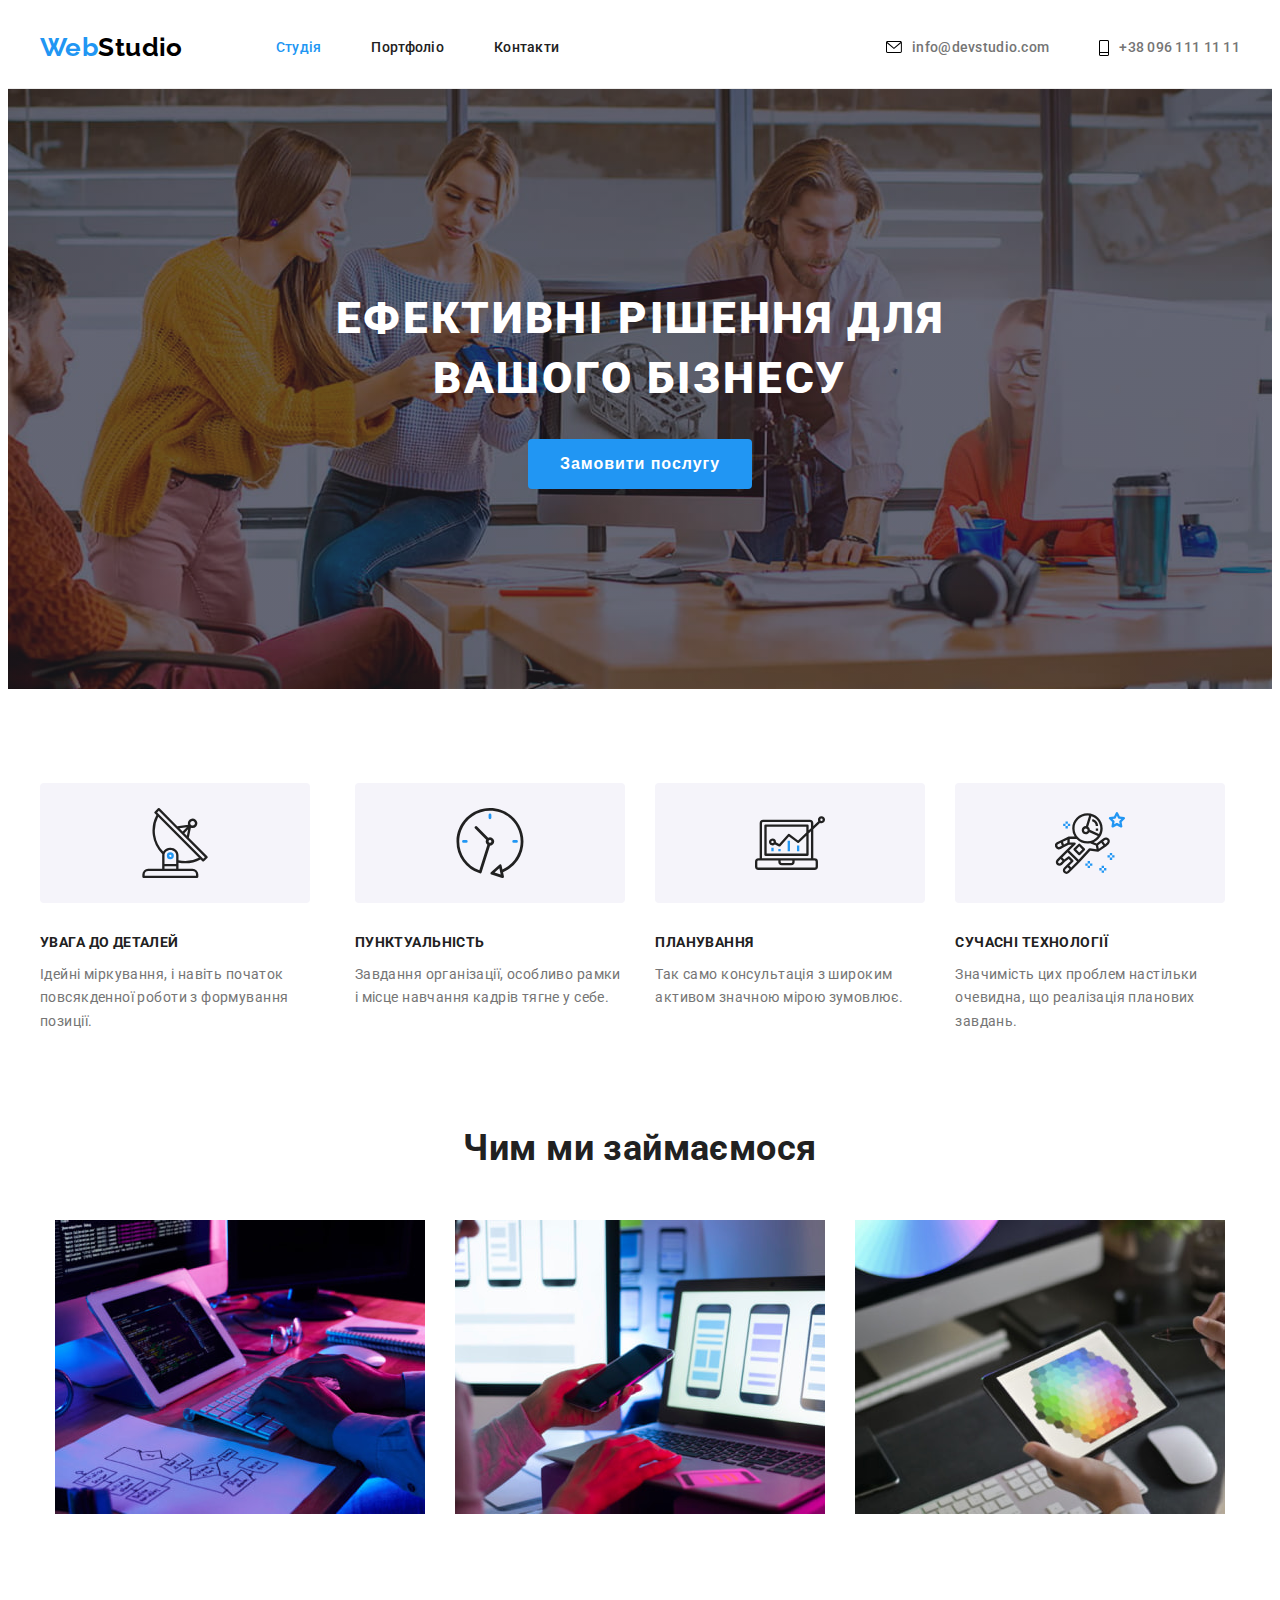
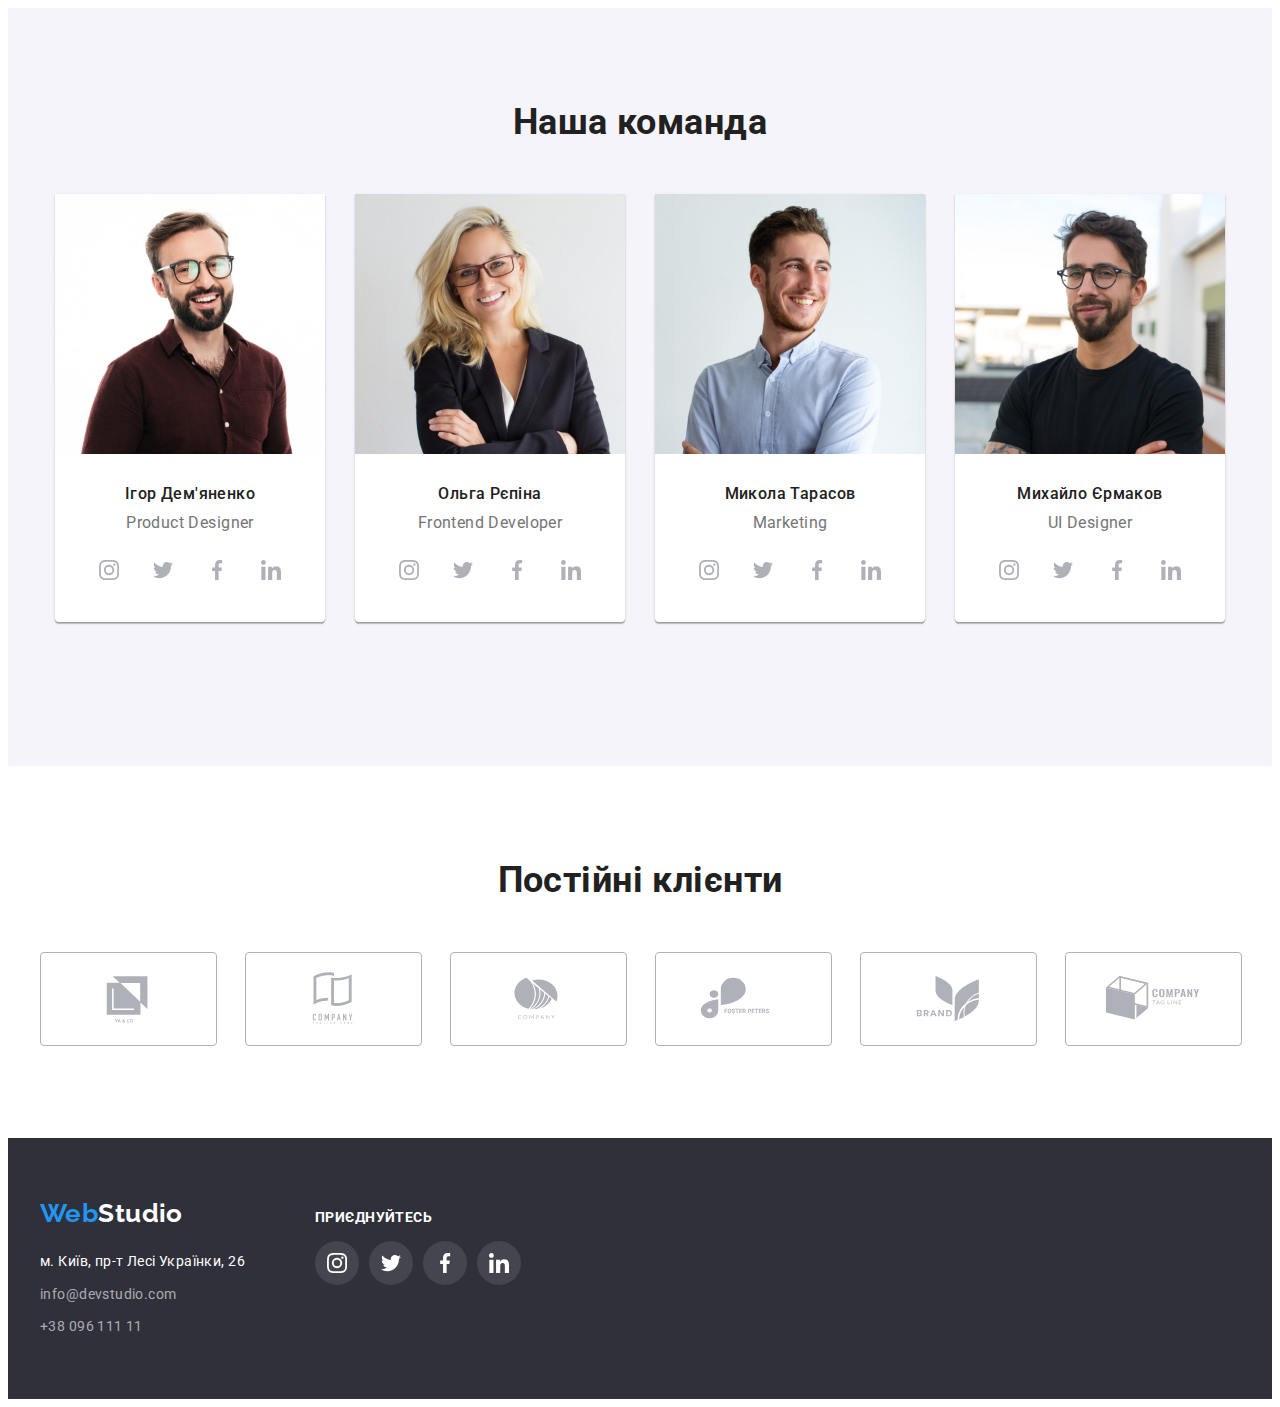
==== index.html @ a004831a "Initial commit" ====
<!DOCTYPE html>
<html lang="uk">
  <head>
    <meta charset="UTF-8" />
    <meta http-equiv="X-UA-Compatible" content="IE=edge" />
    <meta name="viewport" content="width=device-width, initial-scale=1.0" />
    <title>WebStudio</title>
    <link rel="preconnect" href="https://fonts.googleapis.com" />
    <link rel="preconnect" href="https://fonts.gstatic.com" crossorigin />
    <link
      href="https://fonts.googleapis.com/css2?family=Raleway:wght@700&family=Roboto:wght@400;500;700&display=swap"
      rel="stylesheet"
    />
    <link
      rel="stylesheet"
      href="https://cdnjs.cloudflare.com/ajax/libs/modern-normalize/1.1.0/modern-normalize.min.css"
      integrity="sha512-wpPYUAdjBVSE4KJnH1VR1HeZfpl1ub8YT/NKx4PuQ5NmX2tKuGu6U/JRp5y+Y8XG2tV+wKQpNHVUX03MfMFn9Q=="
      crossorigin="anonymous"
      referrerpolicy="no-referrer"
    />
    <link rel="stylesheet" href="./css/styles.css" />
  </head>
  <body>
    <header class="header">
      <div class="container header-container">
        <nav class="navigation">
          <a class="logo" href="./index.html"
            >Web<span class="logo-header">Studio</span></a
          >
          <ul class="nav-list">
            <li class="nav-item">
              <a class="nav-link active" href="./index.html">Студія</a>
            </li>
            <li class="nav-item">
              <a class="nav-link" href="./portfolio.html">Портфоліо</a>
            </li>
            <li class="nav-item"><a class="nav-link" href="#">Контакти</a></li>
          </ul>
        </nav>

        <ul class="header-contact">
          <li class="header-contact-item">
            <a class="header-contact-link" href="mailto:info@devstudio.com">
              <svg class="contact-icon" width="16px" height="12px">
                <use href="./images/sprite.svg#envelope"></use>
              </svg>
              info@devstudio.com
            </a>
          </li>
          <li class="header-contact-item">
            <a class="header-contact-link" href="tel:+380961111111">
              <svg class="contact-icon" width="10" height="16">
                <use href="./images/sprite.svg#phone"></use>
              </svg>
              +38 096 111 11 11
            </a>
          </li>
        </ul>
      </div>
    </header>

    <main class="main">
      <section class="hero">
        <h1 class="title">
          Ефективні рішення для <br />
          вашого бізнесу
        </h1>
        <button class="hero-button" type="button">Замовити послугу</button>
      </section>
      <section class="benefits section">
        <div class="container">
          <h2 class="section-title hidden">Про нас</h2>
          <ul class="benefits-list">
            <li class="benefits-item">
              <div class="benefits-icon-section">
                <svg class="benefits-icon" width="70" height="70">
                  <use href="./images/sprite.svg#antenna"></use>
                </svg>
              </div>
              <p class="benefits-subtitle">УВАГА ДО ДЕТАЛЕЙ</p>
              <p class="benefits-description">
                Ідейні міркування, і навіть початок повсякденної роботи з
                формування позиції.
              </p>
            </li>
            <li class="benefits-item">
              <div class="benefits-icon-section">
                <svg class="benefits-icon" width="70" height="70">
                  <use href="./images/sprite.svg#clock"></use>
                </svg>
              </div>
              <p class="benefits-subtitle">ПУНКТУАЛЬНІСТЬ</p>
              <p class="benefits-description">
                Завдання організації, особливо рамки і місце навчання кадрів
                тягне у себе.
              </p>
            </li>
            <li class="benefits-item">
              <div class="benefits-icon-section">
                <svg class="benefits-icon" width="70" height="70">
                  <use href="./images/sprite.svg#diagram"></use>
                </svg>
              </div>
              <p class="benefits-subtitle">ПЛАНУВАННЯ</p>
              <p class="benefits-description">
                Так само консультація з широким активом значною мірою зумовлює.
              </p>
            </li>
            <li class="benefits-item">
              <div class="benefits-icon-section">
                <svg class="benefits-icon" width="70" height="70">
                  <use href="./images/sprite.svg#astronaut"></use>
                </svg>
              </div>
              <p class="benefits-subtitle">СУЧАСНІ ТЕХНОЛОГІЇ</p>
              <p class="benefits-description">
                Значимість цих проблем настільки очевидна, що реалізація
                планових завдань.
              </p>
            </li>
          </ul>
        </div>
      </section>
      <section class="about section">
        <div class="container">
          <h2 class="section-title">Чим ми займаємося</h2>
          <ul class="about-list">
            <li class="about-item">
              <img
                class="images-about"
                src="./images/about1.jpg"
                alt="Розробка сайту"
                width="370"
              />
            </li>
            <li class="about-item">
              <img
                class="images-about"
                src="./images/about2.jpg"
                alt="Розробка мобільного додатку"
                width="370"
              />
            </li>
            <li class="about-item">
              <img
                class="images-about"
                src="./images/about3.jpg"
                alt="Розробка дизайну на планшеті"
                width="370"
              />
            </li>
          </ul>
        </div>
      </section>
      <section class="team section">
        <div class="container">
          <h2 class="section-title">Наша команда</h2>
          <ul class="team-list">
            <li class="team-item">
              <img
                class="image-team"
                src="./images/team1.jpg"
                alt="Чоловік з темним волоссям та бородою, в темній сорочці та в окулярах, який посміхається"
                width="270"
                height="260"
              />
              <p class="team-name">Ігор Дем'яненко</p>
              <p class="team-position">Product Designer</p>
              <ul class="team-list-icon">
                <li class="team-item-icon">
                  <a href="" class="team-link-icon">
                    <svg class="team-icon" width="20" height="20">
                      <use href="./images/sprite.svg#instagram"></use>
                    </svg>
                  </a>
                </li>
                <li class="team-item-icon">
                  <a href="" class="team-link-icon">
                    <svg class="team-icon" width="20" height="20">
                      <use href="./images/sprite.svg#twitter"></use>
                    </svg>
                  </a>
                </li>
                <li class="team-item-icon">
                  <a href="" class="team-link-icon">
                    <svg class="team-icon" width="20" height="20">
                      <use href="./images/sprite.svg#facebook"></use>
                    </svg>
                  </a>
                </li>
                <li class="team-item-icon">
                  <a href="" class="team-link-icon">
                    <svg class="team-icon" width="20" height="20">
                      <use href="./images/sprite.svg#linkedin"></use>
                    </svg>
                  </a>
                </li>
              </ul>
            </li>
            <li class="team-item">
              <img
                class="image-team"
                src="./images/team2.jpg"
                alt="Блондинка в окулярах та в чорному піджаку, яка посміхається"
                width="270"
                height="260"
              />
              <p class="team-name">Ольга Рєпіна</p>
              <p class="team-position">Frontend Developer</p>
              <ul class="team-list-icon">
                <li class="team-item-icon">
                  <a href="#" class="team-link-icon">
                    <svg class="team-icon" width="20" height="20">
                      <use href="./images/sprite.svg#instagram"></use>
                    </svg>
                  </a>
                </li>
                <li class="team-item-icon">
                  <a href="#" class="team-link-icon">
                    <svg class="team-icon" width="20" height="20">
                      <use href="./images/sprite.svg#twitter"></use>
                    </svg>
                  </a>
                </li>
                <li class="team-item-icon">
                  <a href="#" class="team-link-icon">
                    <svg class="team-icon" width="20" height="20">
                      <use href="./images/sprite.svg#facebook"></use>
                    </svg>
                  </a>
                </li>
                <li class="team-item-icon">
                  <a href="#" class="team-link-icon">
                    <svg class="team-icon" width="20" height="20">
                      <use href="./images/sprite.svg#linkedin"></use>
                    </svg>
                  </a>
                </li>
              </ul>
            </li>
            <li class="team-item">
              <img
                class="image-team"
                src="./images/team3.jpg"
                alt="Русявий чоловік у світлій сорочці, який посміхається"
                width="270"
                height="260"
              />
              <p class="team-name">Микола Тарасов</p>
              <p class="team-position">Marketing</p>
              <ul class="team-list-icon">
                <li class="team-item-icon">
                  <a href="#" class="team-link-icon">
                    <svg class="team-icon" width="20" height="20">
                      <use href="./images/sprite.svg#instagram"></use>
                    </svg>
                  </a>
                </li>
                <li class="team-item-icon">
                  <a href="#" class="team-link-icon">
                    <svg class="team-icon" width="20" height="20">
                      <use href="./images/sprite.svg#twitter"></use>
                    </svg>
                  </a>
                </li>
                <li class="team-item-icon">
                  <a href="#" class="team-link-icon">
                    <svg class="team-icon" width="20" height="20">
                      <use href="./images/sprite.svg#facebook"></use>
                    </svg>
                  </a>
                </li>
                <li class="team-item-icon">
                  <a href="#" class="team-link-icon">
                    <svg class="team-icon" width="20" height="20">
                      <use href="./images/sprite.svg#linkedin"></use>
                    </svg>
                  </a>
                </li>
              </ul>
            </li>
            <li class="team-item">
              <img
                class="image-team"
                src="./images/team4.jpg"
                alt="Чоловік з темним волоссям та бородою, в чорній футболці та в окулярах"
                width="270"
                height="260"
              />
              <p class="team-name">Михайло Єрмаков</p>
              <p class="team-position">UI Designer</p>
              <ul class="team-list-icon">
                <li class="team-item-icon">
                  <a href="#" class="team-link-icon">
                    <svg class="team-icon" width="20" height="20">
                      <use href="./images/sprite.svg#instagram"></use>
                    </svg>
                  </a>
                </li>
                <li class="team-item-icon">
                  <a href="#" class="team-link-icon">
                    <svg class="team-icon" width="20" height="20">
                      <use href="./images/sprite.svg#twitter"></use>
                    </svg>
                  </a>
                </li>
                <li class="team-item-icon">
                  <a href="#" class="team-link-icon">
                    <svg class="team-icon" width="20" height="20">
                      <use href="./images/sprite.svg#facebook"></use>
                    </svg>
                  </a>
                </li>
                <li class="team-item-icon">
                  <a href="#" class="team-link-icon">
                    <svg class="team-icon" width="20" height="20">
                      <use href="./images/sprite.svg#linkedin"></use>
                    </svg>
                  </a>
                </li>
              </ul>
            </li>
          </ul>
        </div>
      </section>

      <section class="clients section">
        <div class="container">
          <h2 class="section-title">Постійні клієнти</h2>
          <ul class="clients-list">
            <li class="clients-item">
              <a class="clients-link" href="#">
                <svg class="clients-icon" width="106" height="60">
                  <use href="./images/sprite.svg#client1"></use>
                </svg>
              </a>
            </li>
            <li class="clients-item">
              <a class="clients-link" href="#">
                <svg class="clients-icon" width="106" height="60">
                  <use href="./images/sprite.svg#client2"></use>
                </svg>
              </a>
            </li>
            <li class="clients-item">
              <a class="clients-link" href="#">
                <svg class="clients-icon" width="106" height="60">
                  <use href="./images/sprite.svg#client3"></use>
                </svg>
              </a>
            </li>
            <li class="clients-item">
              <a class="clients-link" href="#">
                <svg class="clients-icon" width="106" height="60">
                  <use href="./images/sprite.svg#client4"></use>
                </svg>
              </a>
            </li>
            <li class="clients-item">
              <a class="clients-link" href="#">
                <svg class="clients-icon" width="106" height="60">
                  <use href="./images/sprite.svg#client5"></use>
                </svg>
              </a>
            </li>
            <li class="clients-item">
              <a class="clients-link" href="#">
                <svg class="clients-icon" width="106" height="60">
                  <use href="./images/sprite.svg#client6"></use>
                </svg>
              </a>
            </li>
          </ul>
        </div>
      </section>
    </main>

    <footer class="footer">
      <div class="container footer-container">
        <div class="address-container">
          <a class="logo" href="#"
            >Web<span class="logo-footer">Studio</span></a
          >
          <address class="address">
            <ul class="address-list">
              <li class="address-item">
                <a class="address-link first" href="#"
                  >м. Київ, пр-т Лесі Українки, 26</a
                >
              </li>
              <li class="address-item">
                <a class="address-link" href="mailto:info@devstudio.com"
                  >info@devstudio.com</a
                >
              </li>
              <li class="address-item">
                <a class="address-link" href="tel:+3809611111"
                  >+38 096 111 11</a
                >
              </li>
            </ul>
          </address>
        </div>
        <div class="icon-container">
          <p class="footer-text">приєднуйтесь</p>
          <ul class="footer-list-icon">
            <li class="footer-item-icon">
              <a href="#" class="footer-link-icon">
                <svg class="footer-icon" width="20" height="20">
                  <use href="./images/sprite.svg#instagram"></use>
                </svg>
              </a>
            </li>
            <li class="footer-item-icon">
              <a href="#" class="footer-link-icon">
                <svg class="footer-icon" width="20" height="20">
                  <use href="./images/sprite.svg#twitter"></use>
                </svg>
              </a>
            </li>
            <li class="footer-item-icon">
              <a href="#" class="footer-link-icon">
                <svg class="footer-icon" width="20" height="20">
                  <use href="./images/sprite.svg#facebook"></use>
                </svg>
              </a>
            </li>
            <li class="footer-item-icon">
              <a href="#" class="footer-link-icon">
                <svg class="footer-icon" width="20" height="20">
                  <use href="./images/sprite.svg#linkedin"></use>
                </svg>
              </a>
            </li>
          </ul>
        </div>
      </div>
    </footer>
  </body>
</html>
---- css/styles.css ----
/* Style for Studio */
:root {
  --main-font: "Roboto", sans-serif;
  --secondary-font: "Raleway", sans-serif;
  --primary-text-color: #212121;
  --secondary-text-color: #757575;
  --primary-bg-color: #fff;
  --accent-color: #2196f3;
  --logo-color: #000000;
  --secondary-bg-color: #2f303a;
  --link-color: rgba(255, 255, 255, 0.6);
  --primary-border-color: #ececec;
  --grey-bg-color: #f5f4fa;
  --galery-br-color: #eeeeee;
  --primary-icon-color: #afb1b8;
}

body {
  font-family: var(--main-font);
  font-size: 14px;
  line-height: 1.71;
  color: var(--primary-text-color);
  letter-spacing: 0.03em;
}

h1,
h2,
h3,
h4,
h5,
h6,
p,
ul {
  margin: 0;
}

ul {
  list-style: none;
  padding: 0;
}

img {
  height: auto;
  display: block;
  max-width: 100%;
}

.container {
  margin: 0 auto;
  padding: 0 15px;
  width: 1200px;
}

.section {
  padding: 94px 0;
}

.benefits.section {
  padding-bottom: 0;
}

/*HEADER*/

.header {
  padding: 24px 0 25px 0;

  border-bottom: 1px solid var(--primary-border-color);
  background-color: var(--primary-bg-color);
}

.header-container {
  display: flex;
  align-items: center;
}

.logo {
  font-family: var(--secondary-font);
  font-weight: 700;
  font-size: 26px;
  line-height: 1.2;
  text-decoration: none;
  color: var(--accent-color);
}

.logo-header {
  color: var(--logo-color);
}

.header-contact {
  display: flex;
  margin-left: auto;
}

.navigation {
  display: flex;
}

.nav-list {
  display: flex;
  align-items: center;
  margin-left: 93px;
}

.nav-item {
  margin-right: 50px;
}

.nav-item:last-child {
  margin-right: 0;
}

/* 
.nav-list .nav-item + .nav-item {
  margin-left: 50px;
} */

.nav-link {
  font-weight: 500;
  line-height: 1.1;
  letter-spacing: 0.02em;
  text-decoration: none;
  color: var(--primary-text-color);
}

.active {
  color: var(--accent-color);
}

.nav-link:focus,
.nav-link:hover {
  color: var(--accent-color);
}

.header-contact-link {
  display: flex;
  align-items: center;

  font-weight: 500;
  line-height: 1.1;
  letter-spacing: 0.02em;
  text-decoration: none;
  color: var(--secondary-text-color);
}

.header-contact-item {
  margin-right: 50px;
}

.header-contact-item:last-child {
  margin-right: 0;
}

.header-contact-link:hover,
.header-contact-link:focus {
  color: var(--accent-color);
  fill: var(--accent-color);
}

.contact-icon {
  margin-right: 10px;
}

/*  HERO */

.hero {
  padding: 200px 0;

  background-image: linear-gradient(
      to right,
      rgba(47, 48, 58, 0.4),
      rgba(47, 48, 58, 0.4)
    ),
    url(../images/background-hero.jpg);
  background-position: center;
  background-color: var(--secondary-bg-color);
}

.title {
  margin-bottom: 30px;

  font-weight: 900;
  font-size: 44px;
  line-height: 1.36;
  text-align: center;
  letter-spacing: 0.06em;
  text-transform: uppercase;
  color: var(--primary-bg-color);
}

.hero-button {
  margin: 0 auto;
  padding: 10px 32px;
  border: none;
  border-radius: 4px;

  display: block;
  color: var(--primary-bg-color);
  background-color: var(--accent-color);
  font-weight: 700;
  font-size: 16px;
  line-height: 1.88;
  text-align: center;
  letter-spacing: 0.06em;
  cursor: pointer;
}

.hero-button:focus,
.hero-button:hover {
  color: var(--accent-color);
  background-color: var(--primary-bg-color);
}

.section-title {
  font-weight: 700;
  font-size: 36px;
  line-height: 1.16;
  text-align: center;
  color: var(--primary-text-color);
}

/* BENEFITS */

.hidden {
  display: none;
}

.benefits-list {
  display: flex;
}

.benefits-item {
  margin-right: 30px;
}

.benefits-item:last-child {
  margin-right: 0;
}

.benefits-icon-section {
  display: flex;
  justify-content: center;
  align-items: center;
  border-radius: 4px;

  width: 270px;
  height: 120px;
  margin-bottom: 30px;
  background-color: var(--grey-bg-color);
}

.benefits-subtitle {
  font-weight: 700;
  line-height: 1.4;

  margin-bottom: 10px;
}

.benefits-description {
  color: var(--secondary-text-color);
}

/* ABOUT */

.about-list {
  display: flex;
  justify-content: center;

  margin-top: 50px;
}

.about-item {
  margin-right: 30px;
}

.about-item:last-child {
  margin-right: 0px;
}

.team {
  background-color: var(--grey-bg-color);
}

.team-list {
  display: flex;
  justify-content: center;
  padding-top: 50px;
  padding-bottom: 50px;
}

.team-item {
  margin-right: 30px;
  padding-bottom: 30px;
  border-radius: 0px 0px 4px 4px;

  background-color: var(--primary-bg-color);
  box-shadow: 0px 1px 3px rgba(0, 0, 0, 0.12), 0px 1px 1px rgba(0, 0, 0, 0.14),
    0px 2px 1px rgba(0, 0, 0, 0.2);
}

.team-item:last-child {
  margin-right: 0;
}

.team-name {
  margin: 30px 0 10px 0;
  text-align: center;

  font-weight: 500;
  font-size: 16px;
  line-height: 1.19;
  color: var(--primary-text-color);
}

.team-position {
  text-align: center;
  font-size: 16px;
  line-height: 1.19;
  color: var(--secondary-text-color);
}

.team-list-icon {
  display: flex;
  justify-content: center;
  margin-top: 16px;
}

.team-link-icon {
  display: flex;
  justify-content: center;
  align-items: center;
  border-radius: 50%;

  width: 44px;
  height: 44px;
  color: var(--primary-icon-color);
}

.team-item-icon {
  margin-right: 10px;
}

.team-item-icon:last-child {
  margin-right: 0;
}

.team-link-icon:hover,
.team-link-icon:focus {
  background-color: var(--accent-color);
}

.team-link-icon:hover .team-icon,
.team-link-icon:focus .team-icon {
  fill: var(--primary-bg-color);
}

.team-icon {
  fill: var(--primary-icon-color);
}

/* CLIENTS */

.clients-list {
  display: flex;
  margin-top: 50px;
}

.clients-item {
  flex-basis: calc((100% - 150px) / 6);
  height: 92px;
  margin-right: 30px;
}

.clients-item:last-child {
  margin-right: 0;
}

.clients-link:hover .clients-icon,
.clients-link:focus .clients-icon {
  fill: var(--accent-color);
}

.clients-link {
  justify-content: center;
  display: flex;
  align-items: center;
  width: 100%;
  height: 100%;
  border: solid 1px var(--primary-icon-color);
  border-radius: 4px;
}

.clients-link:hover,
.clients-link:focus {
  border: solid 1px var(--accent-color);
}

.clients-icon {
  fill: var(--primary-icon-color);
}

.footer {
  padding: 60px 0;

  background-color: var(--secondary-bg-color);
}

.logo-footer {
  color: var(--primary-bg-color);
}

.address {
  margin-top: 20px;
}

.address-link {
  font-style: normal;
  text-decoration: none;
  color: var(--link-color);
}

.address-item {
  margin-bottom: 9px;
}

.address-item:last-child {
  margin-bottom: 0;
}

.first {
  color: var(--primary-bg-color);
}

.address-link:focus,
.address-link:hover {
  color: var(--accent-color);
}

.footer-container {
  display: flex;
  align-items: baseline;
}

.address-container {
  margin-right: 70px;
}

.footer-text {
  font-weight: 700;
  line-height: 16px;
  text-transform: uppercase;

  color: var(--primary-bg-color);
}

.footer-list-icon {
  display: flex;
  justify-content: center;
  margin-top: 16px;
}

.footer-link-icon {
  display: flex;
  justify-content: center;
  align-items: center;
  border-radius: 50%;

  width: 44px;
  height: 44px;
  background-color: rgba(255, 255, 255, 0.1);
}

.footer-item-icon {
  margin-right: 10px;
}

.footer-item-icon:last-child {
  margin-right: 0;
}

.footer-link-icon:hover,
.footer-link-icon:focus {
  background-color: var(--accent-color);
  fill: var(--primary-bg-color);
}

.footer-icon {
  fill: var(--primary-bg-color);
}

/* Style for Portfolio */

.filter-list {
  display: flex;
  justify-content: center;
  align-items: center;
}

.filter-item {
  margin-right: 8px;
}

.filter-item:last-child {
  margin-right: 0;
}

.filter-btn {
  border: none;
  border-radius: 4px;
  padding: 6px 22px;

  font-family: var(--main-font);
  font-weight: 500;
  font-size: 16px;
  line-height: 1.62;
  text-align: center;
  cursor: pointer;
}

.filter-btn:focus,
.filter-btn:hover {
  color: var(--primary-bg-color);
  background-color: var(--accent-color);
}

.gallery {
  display: flex;
  flex-wrap: wrap;
}

.gallery-item {
  flex-basis: calc((100% - 60px) / 3);
  margin-right: 30px;
  margin-top: 30px;
}

.gallery-item:nth-child(3n) {
  margin-right: 0;
}

.gallery-item:hover,
.gallery-item:focus {
  box-shadow: 0px 1px 1px rgba(0, 0, 0, 0.12), 0px 4px 4px rgba(0, 0, 0, 0.06),
    1px 4px 6px rgba(0, 0, 0, 0.16);
}

.card-wrapper {
  padding: 20px 24px;
  border-right: 1px solid var(--galery-br-color);
  border-left: 1px solid var(--galery-br-color);
  border-bottom: 1px solid var(--galery-br-color);
}

.gallery-name {
  margin-bottom: 4px;
  font-family: var(--main-font);
  font-weight: 700;
  font-size: 18px;
  line-height: 2;
  letter-spacing: 0.06em;
  color: var(--primary-text-color);
}

.gallery-text {
  font-family: var(--main-font);
  font-size: 16px;
  line-height: 1.88;
  color: var(--secondary-text-color);
}

.gallery-link {
  text-decoration: none;
}
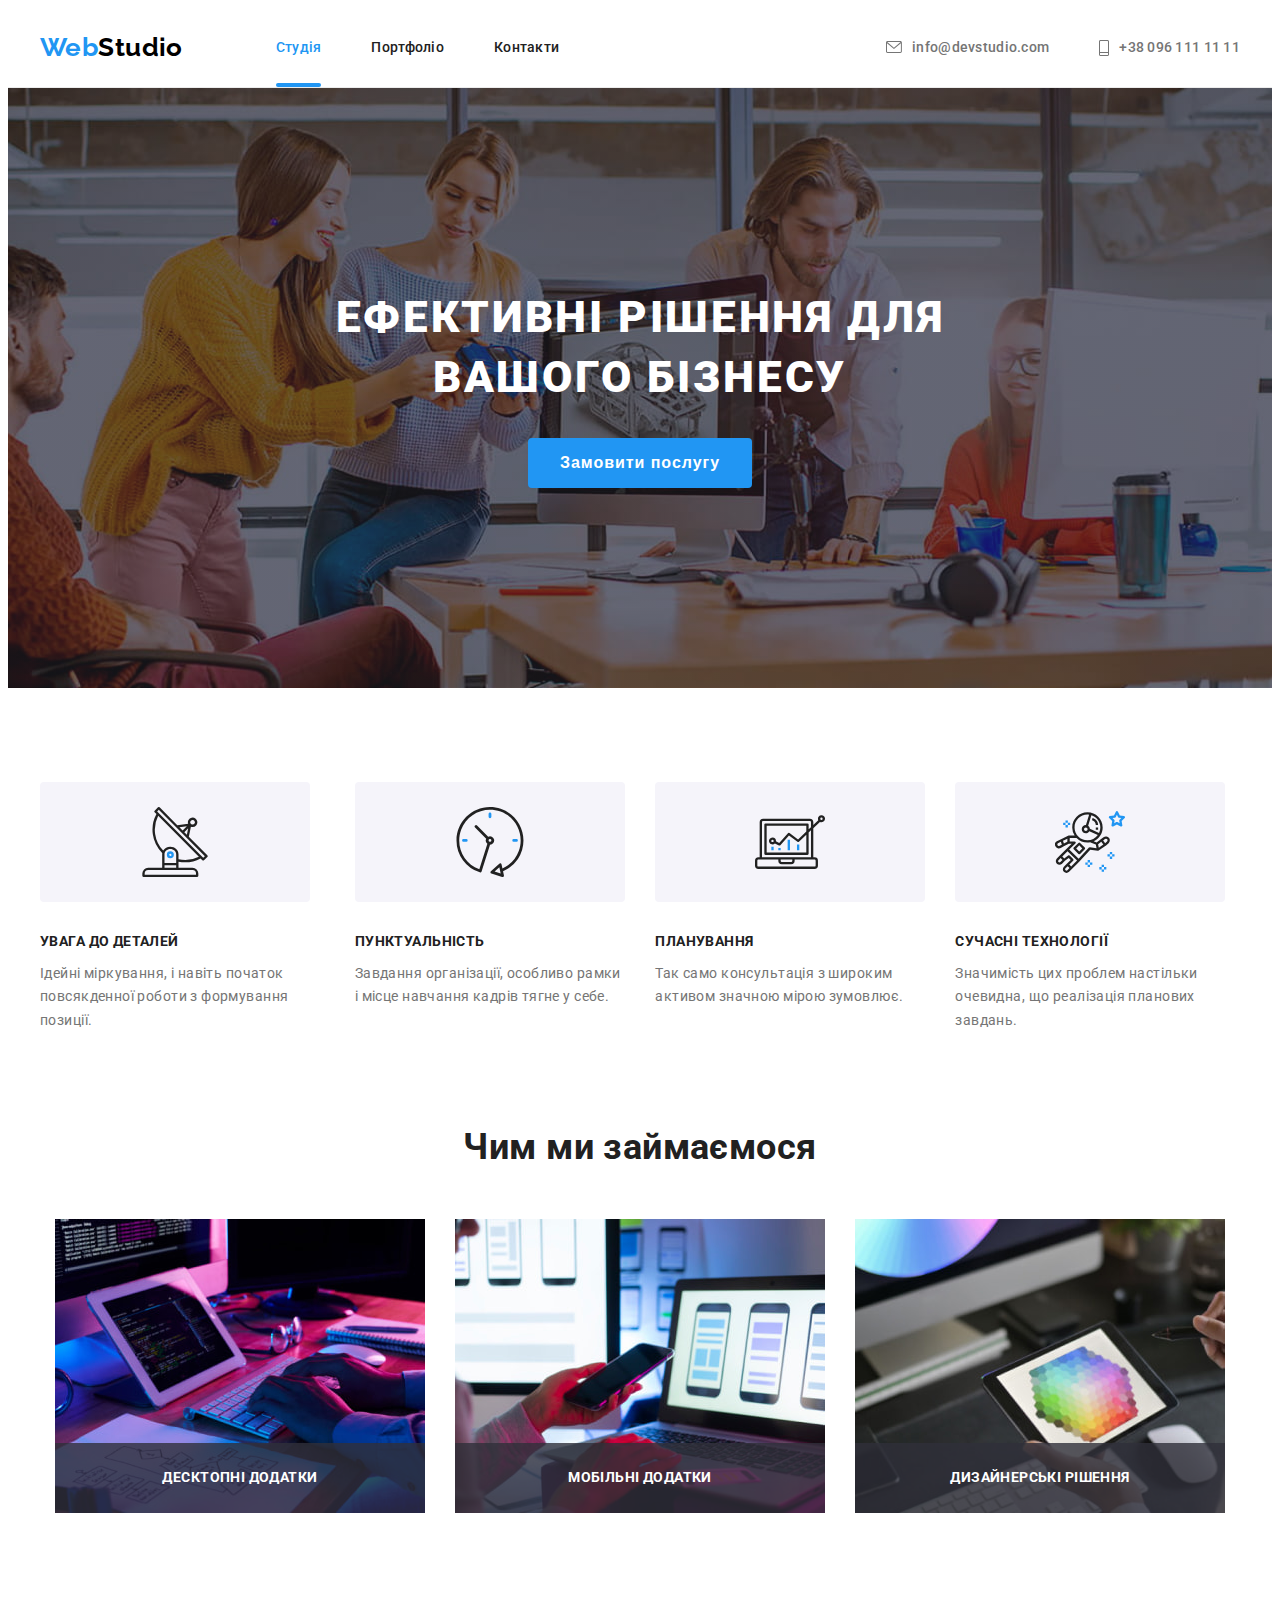
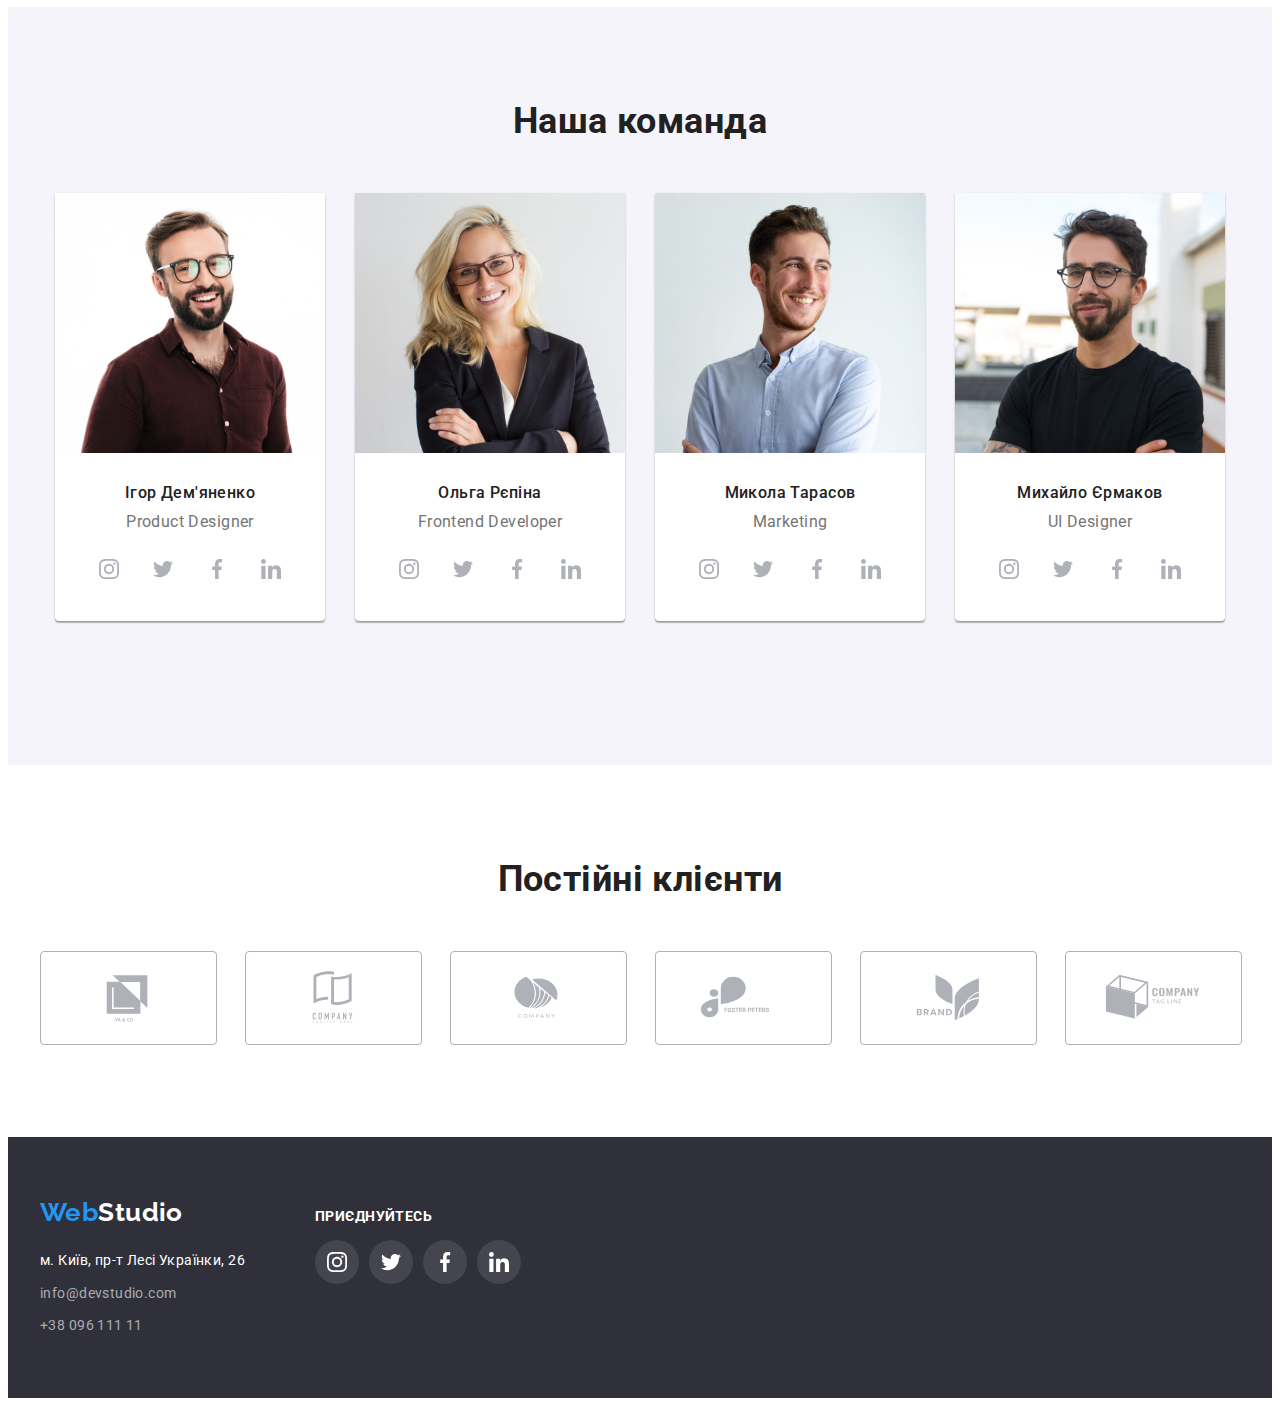
==== commit 2773f305: "Add underline in header and subtitle in about" ====
--- a/index.html
+++ b/index.html
@@ -130,8 +130,8 @@
                 class="images-about"
                 src="./images/about1.jpg"
                 alt="Розробка сайту"
-                width="370"
-              />
+                width="370">
+              <p class="about-subtitle">Десктопні додатки</p>
             </li>
             <li class="about-item">
               <img
@@ -140,6 +140,7 @@
                 alt="Розробка мобільного додатку"
                 width="370"
               />
+              <p class="about-subtitle">Мобільні додатки</p>
             </li>
             <li class="about-item">
               <img
@@ -148,6 +149,7 @@
                 alt="Розробка дизайну на планшеті"
                 width="370"
               />
+              <p class="about-subtitle">Дизайнерські рішення</p>
             </li>
           </ul>
         </div>
--- a/css/styles.css
+++ b/css/styles.css
@@ -62,7 +62,7 @@
 /*HEADER*/
 
 .header {
-  padding: 24px 0 25px 0;
+  padding: 24px 0;
 
   border-bottom: 1px solid var(--primary-border-color);
   background-color: var(--primary-bg-color);
@@ -71,6 +71,7 @@
 .header-container {
   display: flex;
   align-items: center;
+  
 }
 
 .logo {
@@ -93,16 +94,19 @@
 
 .navigation {
   display: flex;
+  align-items: center;
 }
 
 .nav-list {
   display: flex;
+  height: 100%;
   align-items: center;
   margin-left: 93px;
 }
 
 .nav-item {
   margin-right: 50px;
+  
 }
 
 .nav-item:last-child {
@@ -115,16 +119,52 @@
 } */
 
 .nav-link {
+  position: relative;
+  padding: 32px 0;
   font-weight: 500;
   line-height: 1.1;
   letter-spacing: 0.02em;
   text-decoration: none;
-  color: var(--primary-text-color);
+  color: var(--primary-text-color)
+  
 }
 
 .active {
   color: var(--accent-color);
 }
+
+
+
+
+
+
+
+
+
+
+.active::after {
+  content: "";
+  display: block;
+  position: absolute;
+  bottom: 0;
+  width: 100%;
+  height: 4px;
+  border-radius: 2px;
+  background-color: var(--accent-color);
+  
+}
+
+
+
+
+
+
+
+
+
+
+
+
 
 .nav-link:focus,
 .nav-link:hover {
@@ -153,11 +193,12 @@
 .header-contact-link:hover,
 .header-contact-link:focus {
   color: var(--accent-color);
-  fill: var(--accent-color);
+  /* fill: var(--accent-color); */
 }
 
 .contact-icon {
   margin-right: 10px;
+  fill: currentColor;
 }
 
 /*  HERO */
@@ -269,11 +310,29 @@
 }
 
 .about-item {
+  position: relative;
   margin-right: 30px;
 }
 
 .about-item:last-child {
   margin-right: 0px;
+}
+
+.about-subtitle {
+  position: absolute;
+  bottom: 0;
+  left: 0;
+
+  padding: 27px 0;
+  width: 100%;
+  
+  text-align: center;
+  text-transform: uppercase;
+  font-weight: 700;
+  line-height: 1.14;
+  color: var(--primary-bg-color);
+
+  background-color: rgba(47, 48, 58, 0.8);
 }
 
 .team {
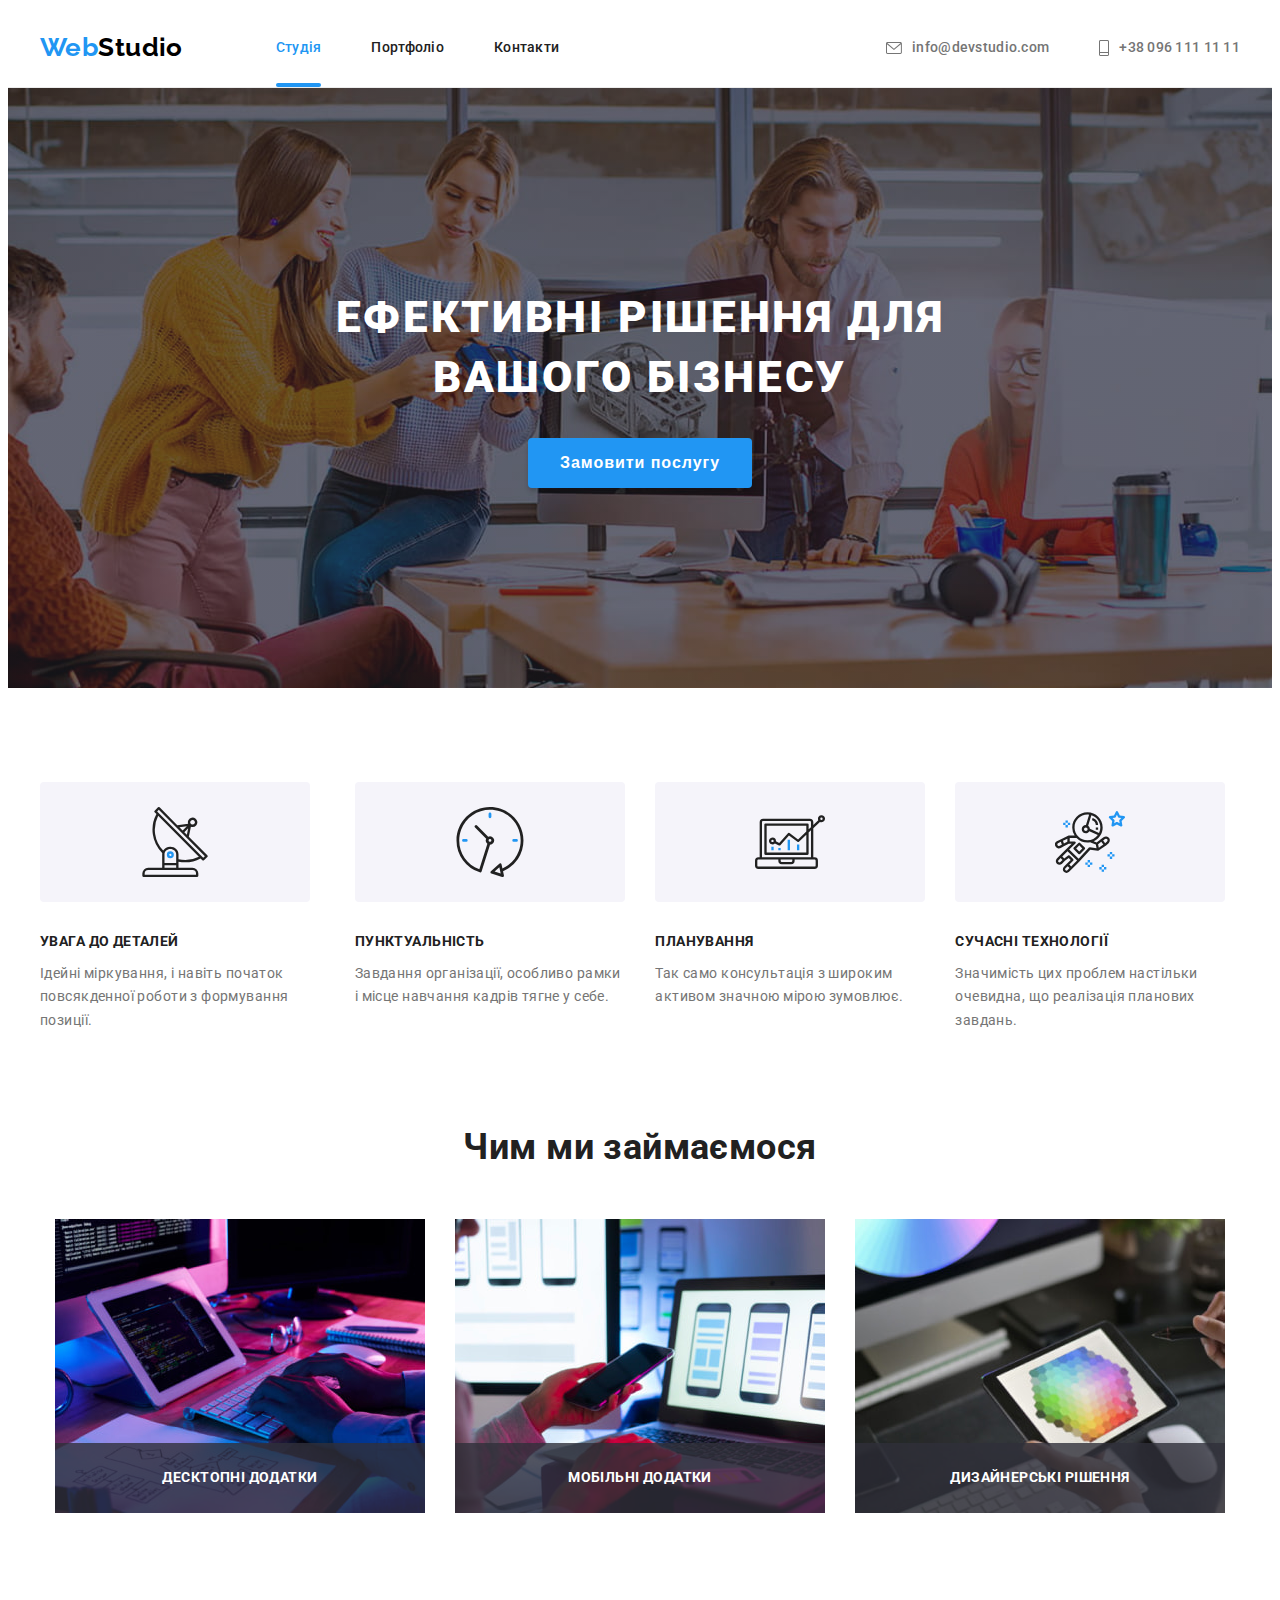
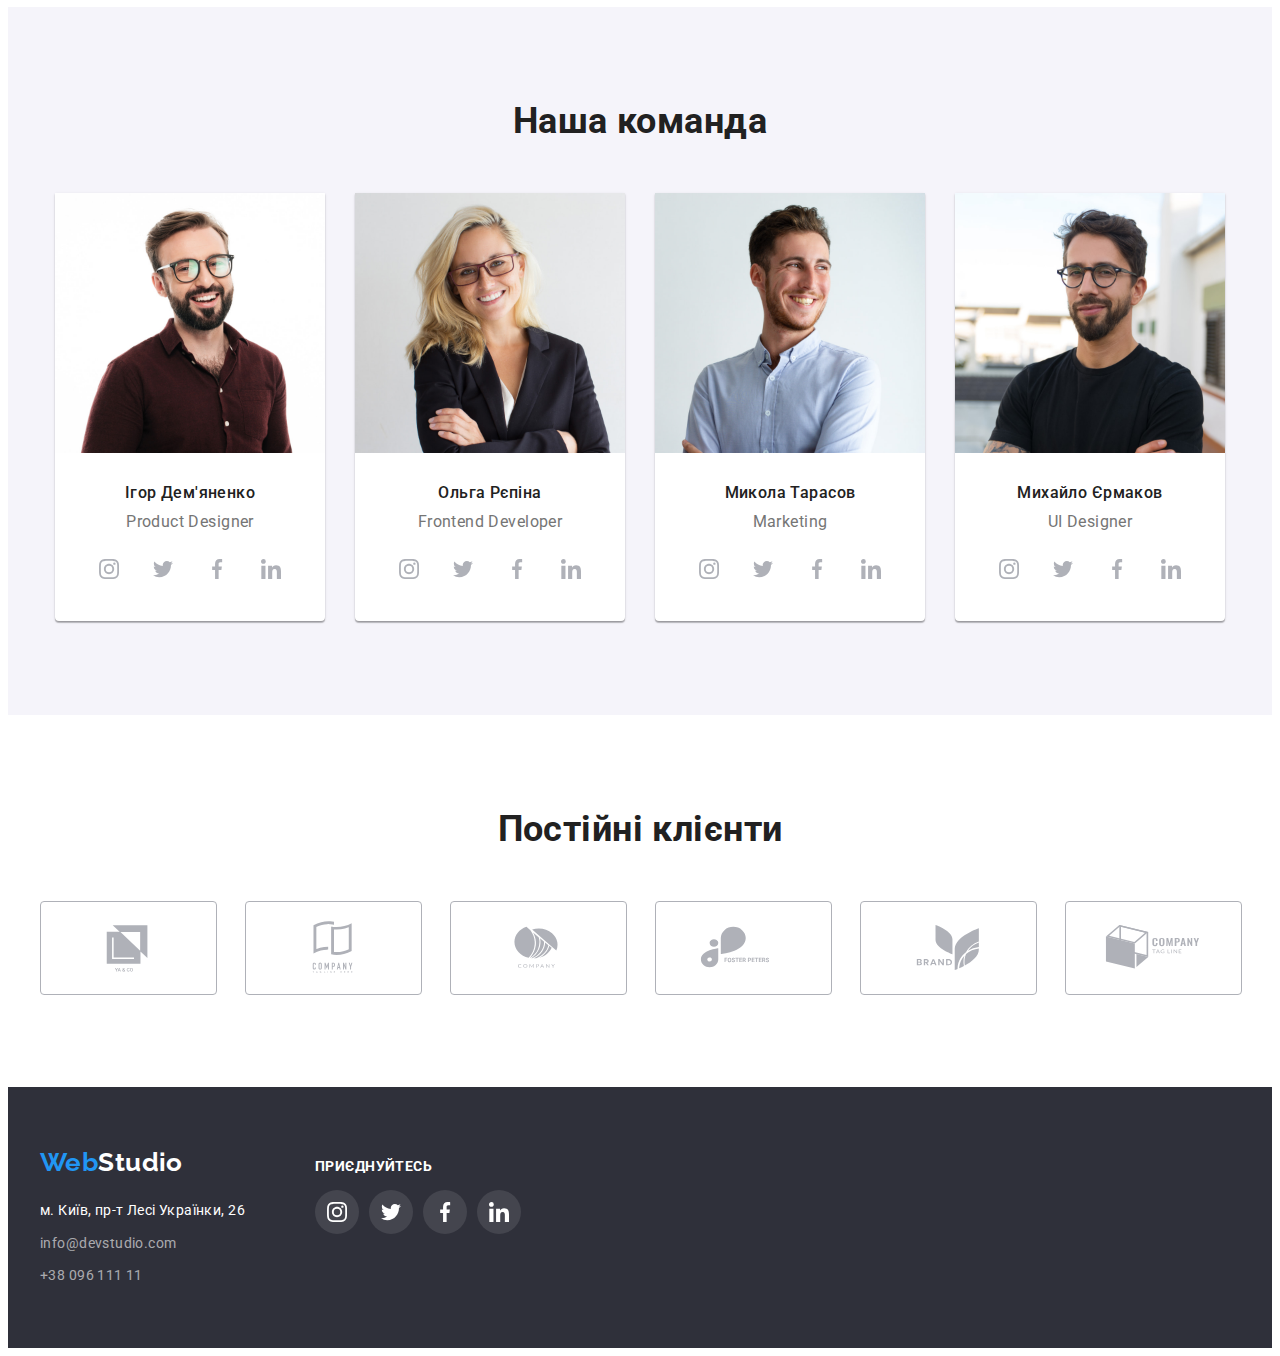
==== commit 57164007: "Fixed all HW 5" ====
--- a/index.html
+++ b/index.html
@@ -65,7 +65,8 @@
           Ефективні рішення для <br />
           вашого бізнесу
         </h1>
-        <button class="hero-button" type="button">Замовити послугу</button>
+        <button class="hero-button" type="button" data-modal-open>Замовити послугу</button>
+        
       </section>
       <section class="benefits section">
         <div class="container">
@@ -438,5 +439,16 @@
         </div>
       </div>
     </footer>
+    <div class="backdrop is-hidden" data-modal>
+      <div class="modal-wrapper">
+      <button class="modal-btn-close" data-modal-close>
+        <svg class="modal-icon" width="18" height="18">
+          <use href="./images/sprite.svg#close"></use>
+        </svg>
+      </button> 
+      <form class="modal-form"></form>
+      </div>
+    </div>
+    <script src="./js/modal.js"></script>
   </body>
 </html>
--- a/css/styles.css
+++ b/css/styles.css
@@ -13,6 +13,8 @@
   --grey-bg-color: #f5f4fa;
   --galery-br-color: #eeeeee;
   --primary-icon-color: #afb1b8;
+  --main-tr-timing-function: cubic-bezier(0.4, 0, 0.2, 1);
+  --main-tr-duration: 250ms;
 }
 
 body {
@@ -64,14 +66,13 @@
 .header {
   padding: 24px 0;
 
+  background-color: var(--primary-bg-color);
   border-bottom: 1px solid var(--primary-border-color);
-  background-color: var(--primary-bg-color);
 }
 
 .header-container {
   display: flex;
   align-items: center;
-  
 }
 
 .logo {
@@ -79,8 +80,8 @@
   font-weight: 700;
   font-size: 26px;
   line-height: 1.2;
+  color: var(--accent-color);
   text-decoration: none;
-  color: var(--accent-color);
 }
 
 .logo-header {
@@ -88,8 +89,9 @@
 }
 
 .header-contact {
-  display: flex;
   margin-left: auto;
+  display: flex;
+  align-items: center;
 }
 
 .navigation {
@@ -98,15 +100,14 @@
 }
 
 .nav-list {
-  display: flex;
+  margin-left: 93px;
+  display: flex;
+  align-items: center;
   height: 100%;
-  align-items: center;
-  margin-left: 93px;
 }
 
 .nav-item {
   margin-right: 50px;
-  
 }
 
 .nav-item:last-child {
@@ -120,51 +121,35 @@
 
 .nav-link {
   position: relative;
+
   padding: 32px 0;
+
   font-weight: 500;
   line-height: 1.1;
   letter-spacing: 0.02em;
+  color: var(--primary-text-color);
   text-decoration: none;
-  color: var(--primary-text-color)
-  
+
+  transition: color var(--main-tr-duration) var(--main-tr-timing-function);
 }
 
 .active {
   color: var(--accent-color);
 }
 
-
-
-
-
-
-
-
-
-
 .active::after {
   content: "";
-  display: block;
+
   position: absolute;
   bottom: 0;
+
+  display: block;
   width: 100%;
   height: 4px;
+
+  background-color: var(--accent-color);
   border-radius: 2px;
-  background-color: var(--accent-color);
-  
-}
-
-
-
-
-
-
-
-
-
-
-
-
+}
 
 .nav-link:focus,
 .nav-link:hover {
@@ -178,8 +163,10 @@
   font-weight: 500;
   line-height: 1.1;
   letter-spacing: 0.02em;
+  color: var(--secondary-text-color);
   text-decoration: none;
-  color: var(--secondary-text-color);
+
+  transition: color var(--main-tr-duration) var(--main-tr-timing-function);
 }
 
 .header-contact-item {
@@ -193,11 +180,11 @@
 .header-contact-link:hover,
 .header-contact-link:focus {
   color: var(--accent-color);
-  /* fill: var(--accent-color); */
 }
 
 .contact-icon {
   margin-right: 10px;
+
   fill: currentColor;
 }
 
@@ -212,6 +199,7 @@
       rgba(47, 48, 58, 0.4)
     ),
     url(../images/background-hero.jpg);
+  background-repeat: no-repeat;
   background-position: center;
   background-color: var(--secondary-bg-color);
 }
@@ -222,26 +210,32 @@
   font-weight: 900;
   font-size: 44px;
   line-height: 1.36;
+  letter-spacing: 0.06em;
+  color: var(--primary-bg-color);
+  text-transform: uppercase;
   text-align: center;
-  letter-spacing: 0.06em;
-  text-transform: uppercase;
-  color: var(--primary-bg-color);
 }
 
 .hero-button {
   margin: 0 auto;
   padding: 10px 32px;
-  border: none;
-  border-radius: 4px;
-
   display: block;
+
   color: var(--primary-bg-color);
-  background-color: var(--accent-color);
   font-weight: 700;
   font-size: 16px;
   line-height: 1.88;
   text-align: center;
   letter-spacing: 0.06em;
+
+  background-color: var(--accent-color);
+  border: none;
+  border-radius: 4px;
+  box-shadow: 0px 4px 4px rgba(0, 0, 0, 0.15);
+
+  transition: color var(--main-tr-duration) var(--main-tr-timing-function),
+    background-color var(--main-tr-duration) var(--main-tr-timing-function);
+
   cursor: pointer;
 }
 
@@ -255,14 +249,24 @@
   font-weight: 700;
   font-size: 36px;
   line-height: 1.16;
+  color: var(--primary-text-color);
   text-align: center;
-  color: var(--primary-text-color);
 }
 
 /* BENEFITS */
 
 .hidden {
-  display: none;
+  position: absolute;
+  width: 1px;
+  height: 1px;
+  margin: -1px;
+  border: 0;
+  padding: 0;
+
+  white-space: nowrap;
+  clip-path: inset(100%);
+  clip: rect(0 0 0 0);
+  overflow: hidden;
 }
 
 .benefits-list {
@@ -278,22 +282,23 @@
 }
 
 .benefits-icon-section {
-  display: flex;
-  justify-content: center;
-  align-items: center;
-  border-radius: 4px;
+  margin-bottom: 30px;
+  display: flex;
+  justify-content: center;
+  align-items: center;
 
   width: 270px;
   height: 120px;
-  margin-bottom: 30px;
+
   background-color: var(--grey-bg-color);
+  border-radius: 4px;
 }
 
 .benefits-subtitle {
+  margin-bottom: 10px;
+
   font-weight: 700;
   line-height: 1.4;
-
-  margin-bottom: 10px;
 }
 
 .benefits-description {
@@ -303,14 +308,14 @@
 /* ABOUT */
 
 .about-list {
-  display: flex;
-  justify-content: center;
-
   margin-top: 50px;
+  display: flex;
+  justify-content: center;
 }
 
 .about-item {
   position: relative;
+
   margin-right: 30px;
 }
 
@@ -325,33 +330,34 @@
 
   padding: 27px 0;
   width: 100%;
-  
+
+  line-height: 1.14;
+  font-weight: 700;
+  color: var(--primary-bg-color);
   text-align: center;
   text-transform: uppercase;
-  font-weight: 700;
-  line-height: 1.14;
-  color: var(--primary-bg-color);
 
   background-color: rgba(47, 48, 58, 0.8);
 }
+
+/* TEAM */
 
 .team {
   background-color: var(--grey-bg-color);
 }
 
 .team-list {
-  display: flex;
-  justify-content: center;
-  padding-top: 50px;
-  padding-bottom: 50px;
+  margin-top: 50px;
+  display: flex;
+  justify-content: center;
 }
 
 .team-item {
   margin-right: 30px;
   padding-bottom: 30px;
+
+  background-color: var(--primary-bg-color);
   border-radius: 0px 0px 4px 4px;
-
-  background-color: var(--primary-bg-color);
   box-shadow: 0px 1px 3px rgba(0, 0, 0, 0.12), 0px 1px 1px rgba(0, 0, 0, 0.14),
     0px 2px 1px rgba(0, 0, 0, 0.2);
 }
@@ -362,36 +368,40 @@
 
 .team-name {
   margin: 30px 0 10px 0;
-  text-align: center;
 
   font-weight: 500;
   font-size: 16px;
   line-height: 1.19;
   color: var(--primary-text-color);
+  text-align: center;
 }
 
 .team-position {
-  text-align: center;
   font-size: 16px;
   line-height: 1.19;
   color: var(--secondary-text-color);
+  text-align: center;
 }
 
 .team-list-icon {
-  display: flex;
-  justify-content: center;
   margin-top: 16px;
+  display: flex;
+  justify-content: center;
 }
 
 .team-link-icon {
   display: flex;
   justify-content: center;
   align-items: center;
-  border-radius: 50%;
-
   width: 44px;
   height: 44px;
+
   color: var(--primary-icon-color);
+
+  border-radius: 50%;
+
+  transition: background-color var(--main-tr-duration)
+    var(--main-tr-timing-function);
 }
 
 .team-item-icon {
@@ -414,19 +424,20 @@
 
 .team-icon {
   fill: var(--primary-icon-color);
+  transition: fill var(--main-tr-duration) var(--main-tr-timing-function);
 }
 
 /* CLIENTS */
 
 .clients-list {
-  display: flex;
   margin-top: 50px;
+  display: flex;
 }
 
 .clients-item {
+  margin-right: 30px;
   flex-basis: calc((100% - 150px) / 6);
   height: 92px;
-  margin-right: 30px;
 }
 
 .clients-item:last-child {
@@ -439,22 +450,26 @@
 }
 
 .clients-link {
-  justify-content: center;
-  display: flex;
+  display: flex;
+  justify-content: center;
   align-items: center;
   width: 100%;
   height: 100%;
-  border: solid 1px var(--primary-icon-color);
+
+  border: 1px solid var(--primary-icon-color);
   border-radius: 4px;
+
+  transition: border var(--main-tr-duration) var(--main-tr-timing-function);
 }
 
 .clients-link:hover,
 .clients-link:focus {
-  border: solid 1px var(--accent-color);
+  border: 1px solid var(--accent-color);
 }
 
 .clients-icon {
   fill: var(--primary-icon-color);
+  transition: fill var(--main-tr-duration) var(--main-tr-timing-function);
 }
 
 .footer {
@@ -473,8 +488,10 @@
 
 .address-link {
   font-style: normal;
+  color: var(--link-color);
   text-decoration: none;
-  color: var(--link-color);
+
+  transition: color var(--main-tr-duration) var(--main-tr-timing-function);
 }
 
 .address-item {
@@ -506,26 +523,28 @@
 .footer-text {
   font-weight: 700;
   line-height: 16px;
+  color: var(--primary-bg-color);
   text-transform: uppercase;
-
-  color: var(--primary-bg-color);
 }
 
 .footer-list-icon {
-  display: flex;
-  justify-content: center;
   margin-top: 16px;
+  display: flex;
+  justify-content: center;
 }
 
 .footer-link-icon {
   display: flex;
   justify-content: center;
   align-items: center;
-  border-radius: 50%;
-
   width: 44px;
   height: 44px;
+
   background-color: rgba(255, 255, 255, 0.1);
+  border-radius: 50%;
+
+  transition: background-color var(--main-tr-duration)
+    var(--main-tr-timing-function);
 }
 
 .footer-item-icon {
@@ -563,8 +582,6 @@
 }
 
 .filter-btn {
-  border: none;
-  border-radius: 4px;
   padding: 6px 22px;
 
   font-family: var(--main-font);
@@ -572,6 +589,13 @@
   font-size: 16px;
   line-height: 1.62;
   text-align: center;
+
+  border: none;
+  border-radius: 4px;
+
+  transition: color var(--main-tr-duration) var(--main-tr-timing-function),
+    background-color var(--main-tr-duration) var(--main-tr-timing-function),
+    box-shadow var(--main-tr-duration) var(--main-tr-timing-function);
   cursor: pointer;
 }
 
@@ -579,6 +603,8 @@
 .filter-btn:hover {
   color: var(--primary-bg-color);
   background-color: var(--accent-color);
+  box-shadow: 0px 3px 1px rgba(0, 0, 0, 0.1), 0px 1px 2px rgba(0, 0, 0, 0.08),
+    0px 2px 2px rgba(0, 0, 0, 0.12);
 }
 
 .gallery {
@@ -587,23 +613,69 @@
 }
 
 .gallery-item {
-  flex-basis: calc((100% - 60px) / 3);
   margin-right: 30px;
   margin-top: 30px;
+  flex-basis: calc((100% - 60px) / 3);
 }
 
 .gallery-item:nth-child(3n) {
   margin-right: 0;
 }
 
-.gallery-item:hover,
-.gallery-item:focus {
+.gallery-link {
+  display: block;
+
+  transition: box-shadow var(--main-tr-duration) var(--main-tr-timing-function);
+}
+
+.gallery-link:hover,
+.gallery-link:focus {
   box-shadow: 0px 1px 1px rgba(0, 0, 0, 0.12), 0px 4px 4px rgba(0, 0, 0, 0.06),
     1px 4px 6px rgba(0, 0, 0, 0.16);
 }
 
+.gallery-link:hover .gallery-overlay,
+.gallery-link:focus .gallery-overlay {
+  transform: translateY(0);
+
+  opacity: 1;
+}
+
+.gallery-box {
+  position: relative;
+
+  width: 370px;
+  height: 294px;
+
+  overflow: hidden;
+}
+
+.gallery-overlay {
+  position: absolute;
+  top: 0;
+  left: 0;
+
+  width: 100%;
+  height: 100%;
+
+  background-color: var(--accent-color);
+
+  transform: translateY(100%);
+
+  transition: transform var(--main-tr-duration) var(--main-tr-timing-function);
+}
+
+.gallery-description {
+  padding: 63px 24px;
+  font-size: 18px;
+  line-height: 1.56;
+
+  color: var(--primary-bg-color);
+}
+
 .card-wrapper {
   padding: 20px 24px;
+
   border-right: 1px solid var(--galery-br-color);
   border-left: 1px solid var(--galery-br-color);
   border-bottom: 1px solid var(--galery-br-color);
@@ -611,6 +683,7 @@
 
 .gallery-name {
   margin-bottom: 4px;
+
   font-family: var(--main-font);
   font-weight: 700;
   font-size: 18px;
@@ -629,3 +702,59 @@
 .gallery-link {
   text-decoration: none;
 }
+
+/* Style for Modal */
+
+.backdrop {
+  position: fixed;
+  top: 0;
+  left: 0;
+
+  width: 100vw;
+  height: 100vh;
+
+  background-color: rgba(0, 0, 0, 0.2);
+
+  transition: opacity var(--main-tr-duration) var(--main-tr-timing-function),
+    visibility var(--main-tr-duration) var(--main-tr-timing-function);
+}
+
+.backdrop.is-hidden {
+  visibility: hidden;
+  opacity: 0;
+  pointer-events: none;
+}
+
+.modal-wrapper {
+  position: absolute;
+  top: 50%;
+  left: 50%;
+
+  transform: translate(-50%, -50%);
+  width: 528px;
+  height: 581px;
+  background-color: var(--primary-bg-color);
+
+  border-radius: 4px;
+  box-shadow: 0px 1px 3px rgba(0, 0, 0, 0.12), 0px 1px 1px rgba(0, 0, 0, 0.14),
+    0px 2px 1px rgba(0, 0, 0, 0.2);
+}
+
+.modal-btn-close {
+  position: absolute;
+  top: 8px;
+  right: 8px;
+
+  padding: 0;
+  display: flex;
+  justify-content: center;
+  align-items: center;
+  width: 30px;
+  height: 30px;
+
+  background-color: var(--primary-bg-color);
+  border-radius: 50%;
+  border: 1px solid rgba(0, 0, 0, 0.1);
+
+  cursor: pointer;
+}